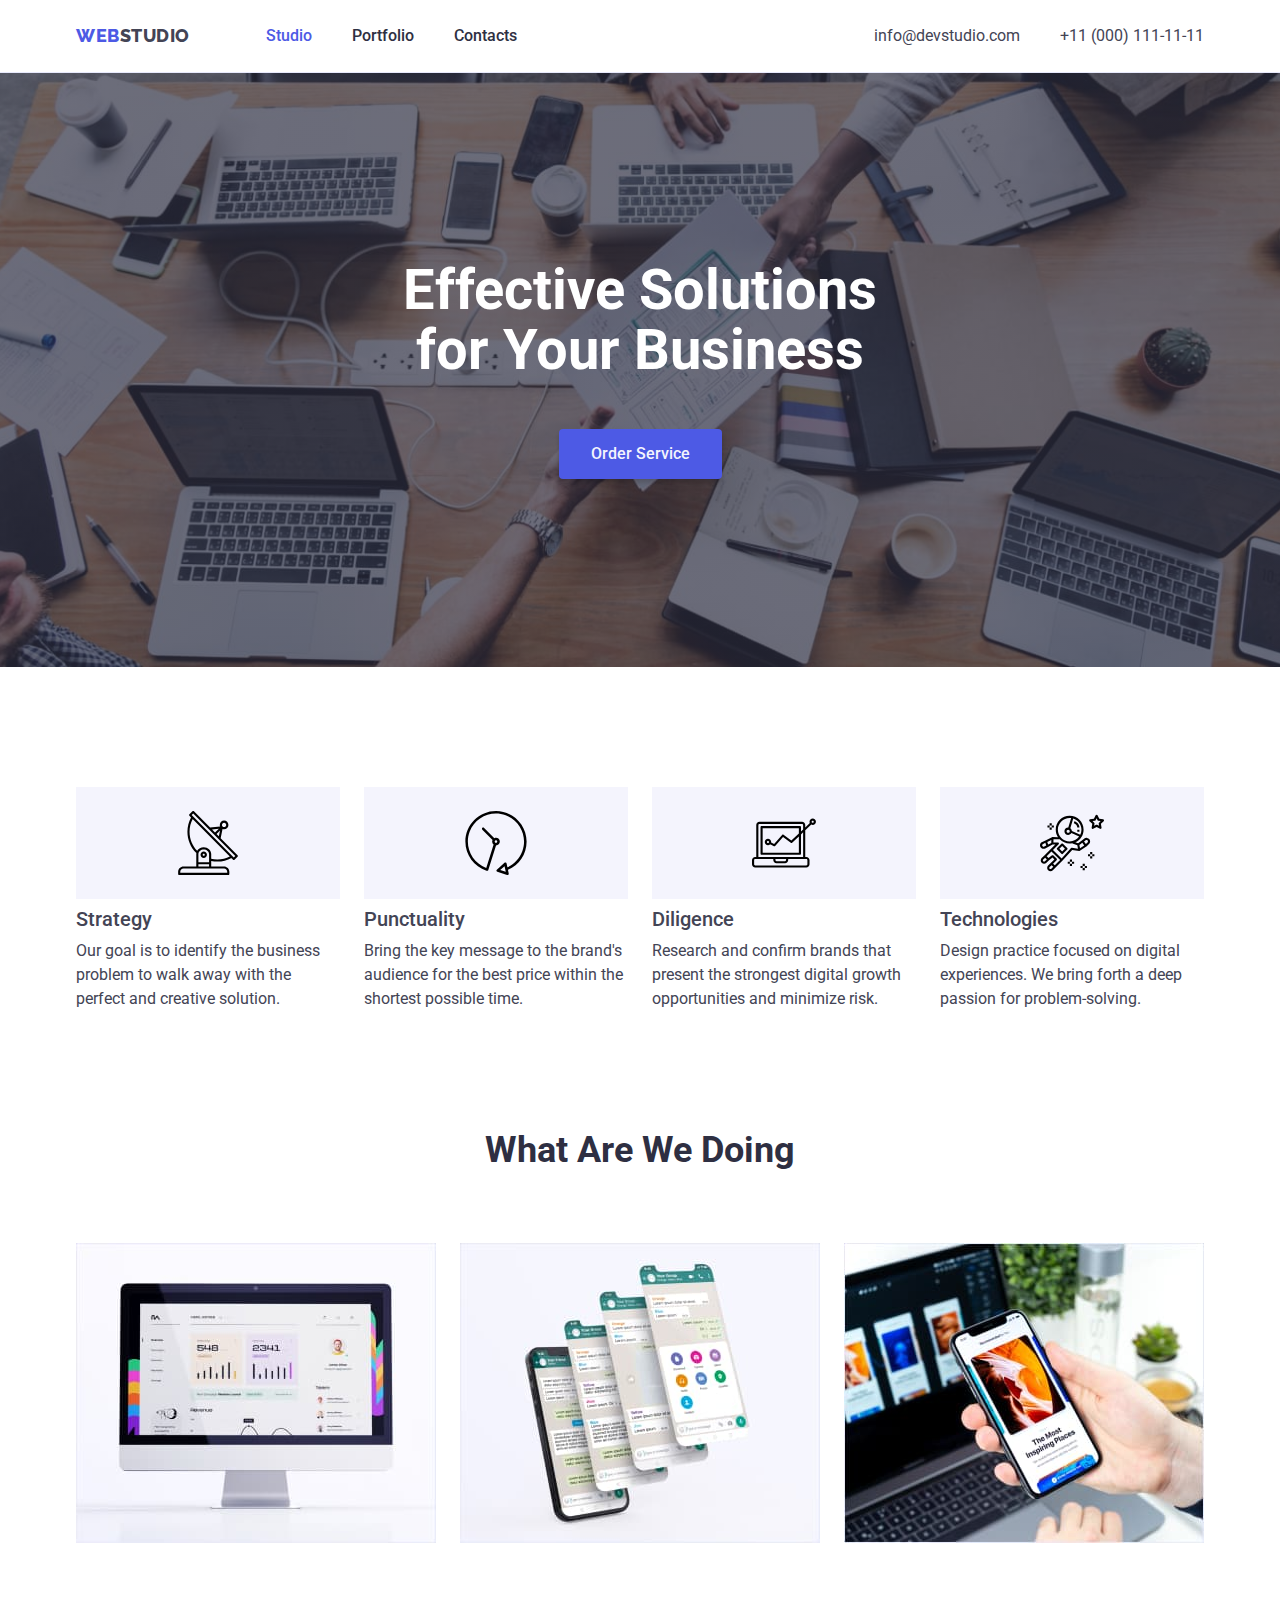
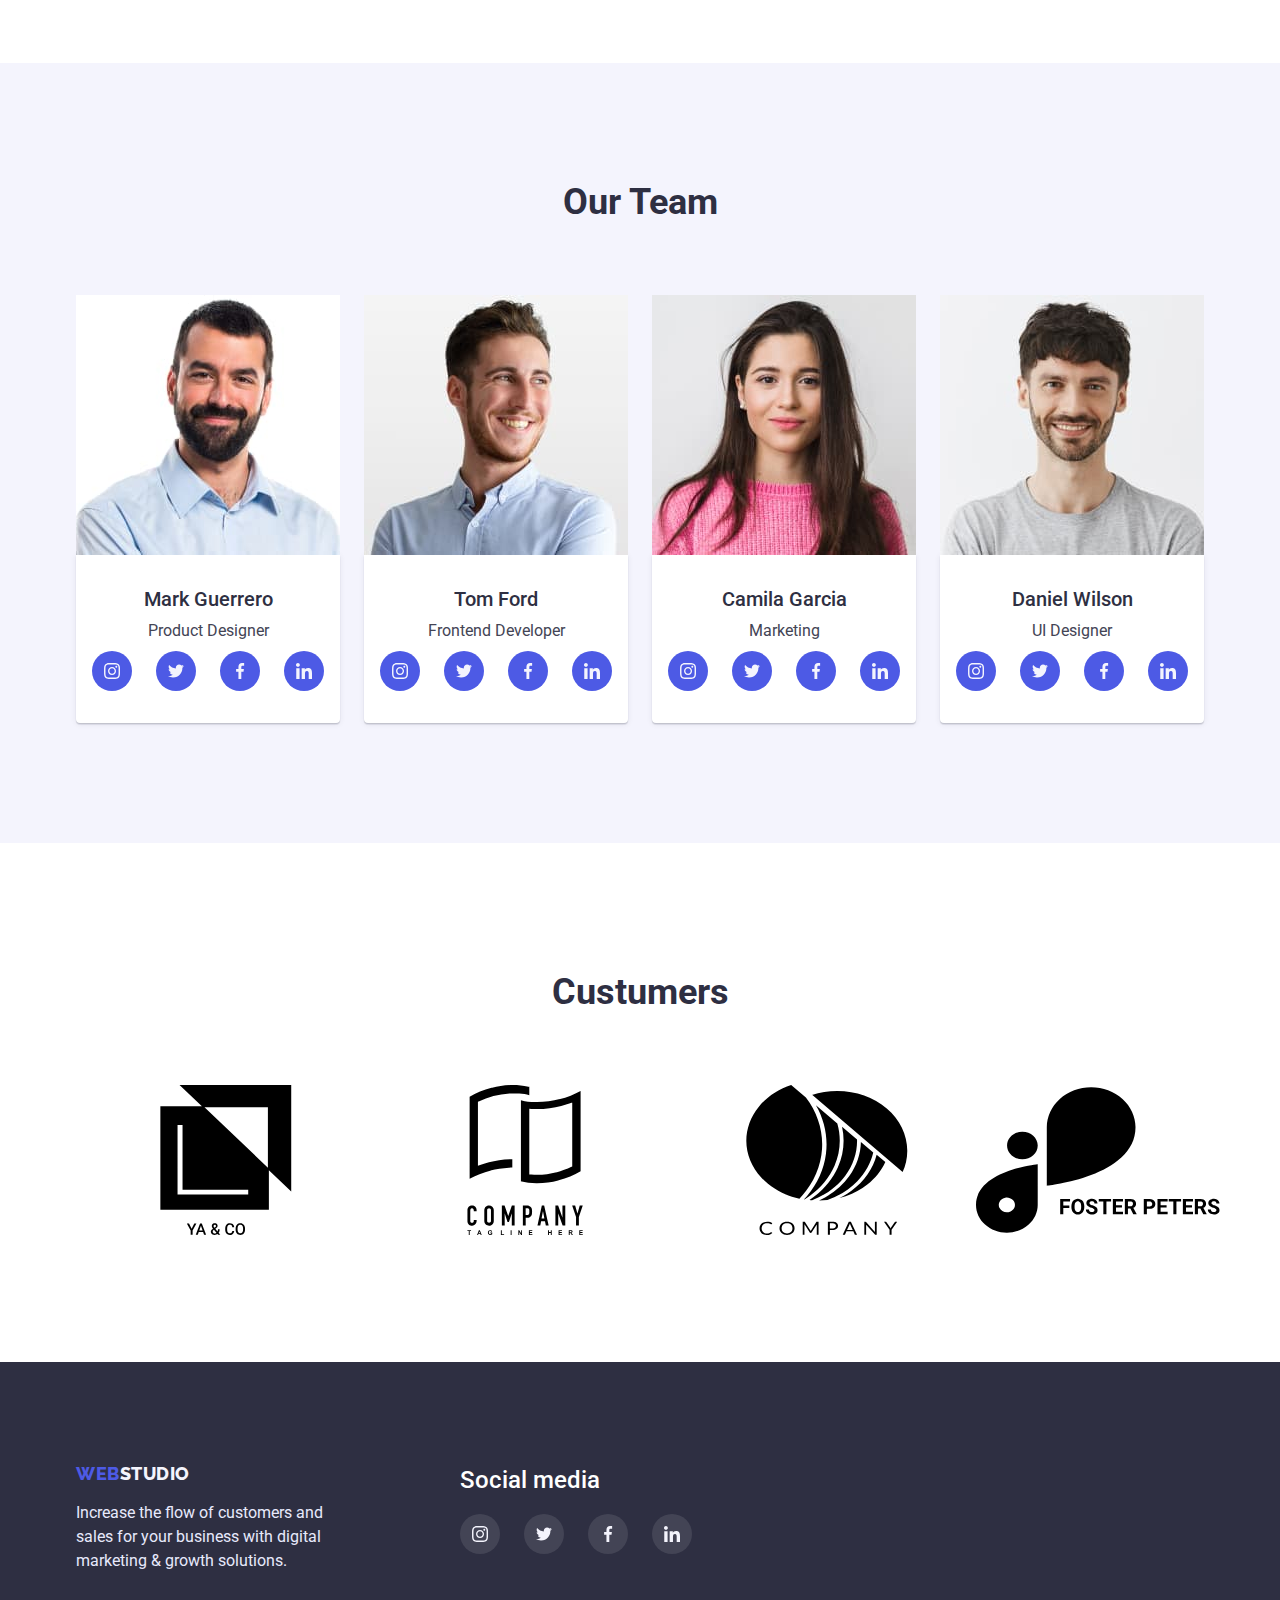
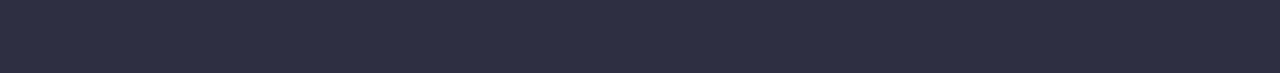
==== index.html @ f25de775 "Initial commit" ====
<!DOCTYPE html>
<html lang="en">
  <head>
    <meta charset="UTF-8" />
    <meta http-equiv="X-UA-Compatible" content="IE=edge" />
    <meta name="viewport" content="width=device-width, initial-scale=1.0" />
    <title>Document</title>
    <link
      href="https://fonts.googleapis.com/css2?family=Raleway:wght@800&family=Roboto:wght@400;500;700;900&display=swap"
      rel="stylesheet"
    />
    <link
      rel="stylesheet"
      href="https://cdnjs.cloudflare.com/ajax/libs/modern-normalize/1.1.0/modern-normalize.min.css"
    />
    <link rel="stylesheet" href="./css/style.css" />
  </head>
  <body>
    <!-- HEADER -->
    <header class="header">
      <div class="container header-container">
        <a href="./index.html" class="logo"
          ><span class="logo-web">Web</span>Studio</a
        >
        <!-- NAVIGATION -->
        <nav class="main-nav">
          <ul class="nav-list">
            <li class="nav-item">
              <a href="./index.html" class="nav-link current">Studio</a>
            </li>

            <li class="nav-item">
              <a href="./potfolio.html" class="nav-link">Portfolio</a>
            </li>

            <li class="nav-item">
              <a href="" class="nav-link">Contacts</a>
            </li>
          </ul>
        </nav>

        <ul class="conection-list">
          <li class="conection-item">
            <a href="mailto:info@devstudio.com" class="conection-link"
              >info@devstudio.com</a
            >
          </li>
          <li class="conection-item">
            <a href="tel:+110001111111" class="conection-link"
              >+11 (000) 111-11-11</a
            >
          </li>
        </ul>
      </div>
    </header>

    <!-- MAIN -->
    <main class="main">
      <!-- SECTION HERO -->
      <section class="section-hero">
        <div class="container container-hero">
          <h1 class="hero-title">Effective Solutions for Your Business</h1>
          <button type="button" class="button button-hero">
            Order Service
          </button>
        </div>
      </section>
      <!-- SECTION FEATERE -->
      <section class="section section-featere">
        <div class="container container-featere">
          <h2 class="visual-hidden">Featere</h2>
          <ul class="featere-list">
            <li class="featere-item">
              <div class="feature-svg">
                <svg class="svg-feature telescope">
                  <use href="./img/symbol-defs1.svg#icon-feature1"></use>
                </svg>
              </div>
              <h3 class="featere-title">Strategy</h3>
              <p class="featere-text">
                Our goal is to identify the business problem to walk away with
                the perfect and creative solution.
              </p>
            </li>

            <li class="featere-item">
              <div class="feature-svg">
                <svg class="svg-feature">
                  <use href="./img/symbol-defs1.svg#icon-feature2"></use>
                </svg>
              </div>
              <h3 class="featere-title">Punctuality</h3>
              <p class="featere-text">
                Bring the key message to the brand's audience for the best price
                within the shortest possible time.
              </p>
            </li>

            <li class="featere-item">
              <div class="feature-svg">
                <svg class="svg-feature">
                  <use href="./img/symbol-defs1.svg#icon-feature3"></use>
                </svg>
              </div>
              <h3 class="featere-title">Diligence</h3>
              <p class="featere-text">
                Research and confirm brands that present the strongest digital
                growth opportunities and minimize risk.
              </p>
            </li>

            <li class="featere-item">
              <div class="feature-svg">
                <svg class="svg-feature">
                  <use href="./img/symbol-defs1.svg#icon-feature4"></use>
                </svg>
              </div>
              <h3 class="featere-title">Technologies</h3>
              <p class="featere-text">
                Design practice focused on digital experiences. We bring forth a
                deep passion for problem-solving.
              </p>
            </li>
          </ul>
        </div>
      </section>

      <!-- SECTION WORKS -->
      <section class="section section-works">
        <div class="container container-works">
          <h2 class="works-title">What are we doing</h2>
          <ul class="works-list">
            <li class="works-item">
              <img
                class="works-img"
                src="./img/works/pic1.jpg"
                alt=""
                width="360"
              />
            </li>

            <li class="works-item">
              <img
                class="works-img"
                src="./img/works/pic2.jpg"
                alt=""
                width="360"
              />
            </li>

            <li class="works-item">
              <img
                class="works-img"
                src="./img/works/pic3.jpg"
                alt=""
                width="360"
              />
            </li>
          </ul>
        </div>
      </section>

      <!-- SECTION TEAM -->
      <section class="section section-team">
        <div class="container container-team">
          <h2 class="team-title">Our Team</h2>
          <ul class="team-list">
            <li class="team-item">
              <img
                class="team-img"
                src="./img/team/mark.jpg"
                alt="Mark Guerrero"
                width="264"
              />
              <div class="cont-team">
                <h3 class="card-title">Mark Guerrero</h3>
                <p class="team-text">Product Designer</p>

                <ul class="social-list">
                  <li class="social-item">
                    <a class="social-link" href=""
                      ><svg class="icon">
                        <use href="./img/symbol-defs1.svg#icon-instagram"></use>
                      </svg>
                    </a>
                  </li>
                  <li class="social-item item-twitter">
                    <a class="social-link link-twitter" href=""
                      ><svg class="icon icon-twitter">
                        <use href="./img/symbol-defs1.svg#icon-twitter"></use>
                      </svg>
                    </a>
                  </li>
                  <li class="social-item item-facebook">
                    <a class="social-link link-facebook" href=""
                      ><svg class="icon icon-facebook">
                        <use href="./img/symbol-defs1.svg#icon-facebook"></use>
                      </svg>
                    </a>
                  </li>
                  <li class="social-item item-linkedin">
                    <a class="social-link link-linkedin" href=""
                      ><svg class="icon icon-linkedin">
                        <use href="./img/symbol-defs1.svg#icon-linkedin"></use>
                      </svg>
                    </a>
                  </li>
                </ul>
              </div>
            </li>

            <li class="team-item">
              <img
                class="team-img"
                src="./img/team/tom.jpg"
                alt="Tom Ford"
                width="264"
              />
              <div class="cont-team">
                <h3 class="card-title">Tom Ford</h3>
                <p class="team-text">Frontend Developer</p>
                <!-- SOCIAL LIST -->
                <ul class="social-list">
                  <li class="social-item">
                    <a class="social-link" href=""
                      ><svg class="icon">
                        <use href="./img/symbol-defs1.svg#icon-instagram"></use>
                      </svg>
                    </a>
                  </li>
                  <li class="social-item item-twitter">
                    <a class="social-link link-twitter" href=""
                      ><svg class="icon icon-twitter">
                        <use href="./img/symbol-defs1.svg#icon-twitter"></use>
                      </svg>
                    </a>
                  </li>
                  <li class="social-item item-facebook">
                    <a class="social-link link-facebook" href=""
                      ><svg class="icon icon-facebook">
                        <use href="./img/symbol-defs1.svg#icon-facebook"></use>
                      </svg>
                    </a>
                  </li>
                  <li class="social-item item-linkedin">
                    <a class="social-link link-linkedin" href=""
                      ><svg class="icon icon-linkedin">
                        <use href="./img/symbol-defs1.svg#icon-linkedin"></use>
                      </svg>
                    </a>
                  </li>
                </ul>
              </div>
            </li>

            <li class="team-item">
              <img
                class="team-img"
                src="./img/team/camila.jpg"
                alt="Camila Garcia"
                width="264"
              />
              <div class="cont-team">
                <h3 class="card-title">Camila Garcia</h3>
                <p class="team-text">Marketing</p>
                <!-- SOCIAL LIST -->
                <ul class="social-list">
                  <li class="social-item">
                    <a class="social-link" href=""
                      ><svg class="icon">
                        <use href="./img/symbol-defs1.svg#icon-instagram"></use>
                      </svg>
                    </a>
                  </li>
                  <li class="social-item item-twitter">
                    <a class="social-link link-twitter" href=""
                      ><svg class="icon icon-twitter">
                        <use href="./img/symbol-defs1.svg#icon-twitter"></use>
                      </svg>
                    </a>
                  </li>
                  <li class="social-item item-facebook">
                    <a class="social-link link-facebook" href=""
                      ><svg class="icon icon-facebook">
                        <use href="./img/symbol-defs1.svg#icon-facebook"></use>
                      </svg>
                    </a>
                  </li>
                  <li class="social-item item-linkedin">
                    <a class="social-link link-linkedin" href=""
                      ><svg class="icon icon-linkedin">
                        <use href="./img/symbol-defs1.svg#icon-linkedin"></use>
                      </svg>
                    </a>
                  </li>
                </ul>
              </div>
            </li>

            <li class="team-item">
              <img
                class="team-img"
                src="./img/team/daniel.jpg"
                alt="Daniel Wilson"
                width="264"
              />
              <div class="cont-team">
                <h3 class="card-title">Daniel Wilson</h3>
                <p class="team-text">UI Designer</p>
                <!-- SOCIAL LIST -->
                <ul class="social-list">
                  <li class="social-item">
                    <a class="social-link" href=""
                      ><svg class="icon">
                        <use href="./img/symbol-defs1.svg#icon-instagram"></use>
                      </svg>
                    </a>
                  </li>
                  <li class="social-item item-twitter">
                    <a class="social-link link-twitter" href=""
                      ><svg class="icon icon-twitter">
                        <use href="./img/symbol-defs1.svg#icon-twitter"></use>
                      </svg>
                    </a>
                  </li>
                  <li class="social-item item-facebook">
                    <a class="social-link link-facebook" href=""
                      ><svg class="icon icon-facebook">
                        <use href="./img/symbol-defs1.svg#icon-facebook"></use>
                      </svg>
                    </a>
                  </li>
                  <li class="social-item item-linkedin">
                    <a class="social-link link-linkedin" href=""
                      ><svg class="icon icon-linkedin">
                        <use href="./img/symbol-defs1.svg#icon-linkedin"></use>
                      </svg>
                    </a>
                  </li>
                </ul>
              </div>
            </li>
          </ul>
        </div>
      </section>

      <!-- Custumers -->
      <section class="section section-customers">
        <div class="container customers-container">
          <h2 class="customers-title">Custumers</h2>
          <ul class="customers-list">
            <li class="customers-item">
              <a class="customers-link" href=""
                ><svg class="customers-svg">
                  <use href="./img/symbol-defs1.svg#icon-customers1"></use></svg
              ></a>
            </li>

            <li class="customers-item">
              <a class="customers-link" href=""
                ><svg class="customers-svg">
                  <use href="./img/symbol-defs1.svg#icon-customers2"></use></svg
              ></a>
            </li>

            <li class="customers-item">
              <a class="customers-link" href=""
                ><svg class="customers-svg">
                  <use href="./img/symbol-defs1.svg#icon-customers3"></use></svg
              ></a>
            </li>

            <li class="customers-item">
              <a class="customers-link" href=""
                ><svg class="customers-svg">
                  <use href="./img/symbol-defs1.svg#icon-customers4"></use></svg
              ></a>
            </li>

            <li class="customers-item">
              <a class="customers-link" href=""
                ><svg class="customers-svg">
                  <use href="./img/symbol-defs1.svg#icon-customers5"></use></svg
              ></a>
            </li>

            <li class="customers-item">
              <a class="customers-link" href=""
                ><svg class="customers-svg">
                  <use href="./img/symbol-defs1.svg#icon-customers6"></use></svg
              ></a>
            </li>
          </ul>
        </div>
      </section>
    </main>

    <!-- FOOTER -->
    <footer class="footer">
      <div class="container container-footer">
        <div class="footer-first">
          <a class="logo logo-footer" href="./index.html" class="logo"
            ><span class="logo-web">Web</span>Studio</a
          >
          <p class="footer-text">
            Increase the flow of customers and sales for your business with
            digital marketing & growth solutions.
          </p>
        </div>

        <div class="footer-second">
          <h2 class="heading-social">Social media</h2>
          <ul class="social-list footer-list">
            <li class="social-item footer-item">
              <a class="social-link link-footer" href="">
                <svg class="icon icon-footer">
                  <use href="./img/symbol-defs1.svg#icon-instagram"></use>
                </svg>
              </a>
            </li>
            <li class="social-item footer-item">
              <a class="social-link link-footer" href="">
                <svg class="icon icon-footer">
                  <use href="./img/symbol-defs1.svg#icon-twitter"></use>
                </svg>
              </a>
            </li>
            <li class="social-item footer-item">
              <a class="social-link link-footer" href="">
                <svg class="icon icon-footer">
                  <use href="./img/symbol-defs1.svg#icon-facebook"></use>
                </svg>
              </a>
            </li>
            <li class="social-item footer-item">
              <a class="social-link link-footer" href="">
                <svg class="icon icon-footer">
                  <use href="./img/symbol-defs1.svg#icon-linkedin"></use>
                </svg>
              </a>
            </li>
          </ul>
        </div>
      </div>
    </footer>
  </body>
</html>
---- css/style.css ----
:root {
  /* COLOR */
  --main-background-color: #ffffff;
  --main-text-color: #434455;
  --title-color: #2e2f42;
  --bg-color-team: #f4f4fd;
  --hero-bg-color: #2e2f42;
  --text-footer: #e7e9fc;

  /* FONT */
  --main-font-famali: "Roboto", sans-serif;
  --secondary-font: "Raleway", sans-serif;
  --main-font-size: 16px;
  --main-line-height: calc(24 / 16);
  --main-letter-spacing: 2%;
  --main-font-weight: 400;

  /* BUTTON STYLE */
  --button-letter-spacing: 4%;
  --button-weight: 500;
  --button-background-color: #4d5ae5;
  --button-background-color-hover: #404bbf;
  --social-link-hover: #31d0aa;
}

body {
  background-color: var(--main-background-color);
  color: var(--main-text-color);
  font-family: var(--main-font-famali);
  font-size: var(--main-font-size);
  line-height: var(--main-line-height);
  list-style: 2%;
}
a {
  color: inherit;
}
h1,
h2,
h3,
h4,
h5,
h6,
p,
ul {
  margin: 0;
  padding: 0;
  list-style: none;
}
img {
  display: block;
  min-width: 100%;
  height: auto;
}

.section {
  padding-top: 120px;
  padding-bottom: 120px;
}

/*  ---CONTAINER--- */
.container {
  width: 1158px;
  margin-left: auto;
  margin-right: auto;
  padding-left: 15px;
  padding-right: 15px;
}

/* -------- HEADER ------------*/
.header {
  border-bottom: 1px solid var(--text-footer);
}
.header-container {
  display: flex;
  margin-bottom: 0;
}
.logo {
  text-decoration: none;
  font-family: var(--secondary-font);
  font-weight: 800;
  font-size: 18px;
  line-height: 1.3;

  padding-top: 24px;
  padding-bottom: 24px;

  align-items: center;
  letter-spacing: 0.03em;
  text-transform: uppercase;
  display: block;
}

.logo:hover,
.logo:focus {
  color: var(--button-background-color);
}
.logo:active {
  color: var(--button-background-color);
}

.logo-web {
  color: var(--button-background-color);
}
.main-nav {
}
.nav-list {
  display: flex;
  margin-left: 76px;
}
.nav-item {
  font-weight: 500;

  padding-top: 24px;
  padding-bottom: 24px;

  color: var(--hero-bg-color);

  letter-spacing: var(--button-letter-spacing);
}

.nav-item + .nav-item {
  margin-left: 40px;
}
/* .nav-item:not(:last-child) {
  margin-right: 40px;
} */
.nav-link {
  text-decoration: none;
}
.nav-link:hover,
.nav-link:focus {
  color: var(--button-background-color-hover);
}
.nav-link:active {
  color: var(--button-background-color-hover);
}
.current {
  color: var(--button-background-color);
}
.conection-list {
  display: flex;
  margin-left: auto;
}
.conection-item {
  padding-top: 24px;
  padding-bottom: 24px;
}
.conection-item + .conection-item {
  margin-left: 40px;
}
.conection-link {
  text-decoration: none;
}
.conection-link:hover,
.conection-link:focus {
  color: var(--button-background-color-hover);
}

/* -------HERO------- */

.section-hero {
  /* height: 600px;
  max-width: 1440px; */
  margin-left: auto;
  margin-right: auto;

  background-image: linear-gradient(
      to right,
      rgba(46, 47, 66, 0.7),
      rgba(46, 47, 66, 0.7)
    ),
    url(../img/people-office.jpg);
  background-color: var(--title-color);
  background-repeat: no-repeat;
  background-position: center;
  background-size: cover;
}

.container-hero {
  padding-top: 188px;
  padding-bottom: 188px;
}
.hero-title {
  width: 494px;
  font-weight: 700;
  font-size: 56px;
  line-height: 1.07;

  margin: 0 auto;
  margin-bottom: 48px;
  text-align: center;
  justify-content: center;
  align-items: center;

  color: var(--main-background-color);
}
.button {
  color: var(--bg-color-team);

  display: block;
  padding-top: 16px;
  padding-bottom: 16px;
  padding-left: 32px;
  padding-right: 32px;
  text-align: center;
  justify-content: center;
  align-items: center;

  font-weight: var(--button-weight);
  letter-spacing: var(--button-letter-spacing);
  cursor: pointer;
  border: transparent;
}
.button-hero {
  margin: 0 auto;
  text-align: center;

  background-color: var(--button-background-color);

  box-shadow: 0px 4px 4px rgba(0, 0, 0, 0.15);
  border-radius: 4px;
  font-weight: 500;

  letter-spacing: var(--button-letter-spacing);
}
.button:hover,
.button:focus {
  background-color: var(--button-background-color-hover);
  color: var(--bg-color-team);
}

/* -----FEATERE----- */

.container-featere {
}
.visual-hidden {
  position: absolute;
  width: 1px;
  height: 1px;
  margin: -1px;
  border: 0;
  padding: 0;
  white-space: nowrap;
  clip-path: inset(100%);
  clip: rect(0 0 0 0);
  overflow: hidden;
}
.featere-list {
  display: flex;
  margin-left: -24px;
}
.featere-item {
}
.featere-list > .featere-item {
  flex-basis: calc(100% / 4 - 24px);
  margin-left: 24px;
}

.feature-svg {
  background-color: var(--bg-color-team);
  padding: 24px 0;
}

.svg-feature {
  height: 64px;
  width: 59.71px;
  display: block;
  margin: 0 auto;
  justify-content: center;
  align-items: center;
  width: 64px;
  height: 64px;
}

.featere-title {
  margin-bottom: 8px;

  font-weight: 500;
  font-size: 20px;
  line-height: 1.2;
  padding-top: 8px;

  letter-spacing: var(--main-letter-spacing);

  color: var(--hero-bg-color) #2e2f42;
}
.featere-text {
  color: var(--main-text-color);
}

/* -----WORKS---- */

.section-works {
  padding-top: 0;
}

.container-works {
}
.works-title {
  text-align: center;
  margin-bottom: 72px;

  font-weight: 700;
  font-size: 36px;
  line-height: 1.11;

  text-transform: capitalize;

  color: var(--title-color);
}
.works-list {
  display: flex;
  margin-left: -24px;
}
.works-item {
}
.works-list > .works-item {
  flex-basis: calc(100% / 3 -24px);
  margin-left: 24px;
}
.works-img {
}

/* -----TEAM---- */

.section-team {
  background-color: var(--bg-color-team);
}
.container {
}
.container-team {
  /* padding-bottom: 120px; */
  margin-bottom: 0;
}
.team-title {
  font-weight: 700;
  font-size: 36px;
  line-height: 1.11;

  text-align: center;
  text-transform: capitalize;

  margin-bottom: 72px;

  color: var(--title-color);
}
.team-list {
  display: flex;
  margin-left: -24px;
}
.team-item {
}
.team-list > .team-item {
  flex-basis: calc(100% / 4 - 24px);
  margin-left: 24px;
}
.team-img {
}
.cont-team {
  margin: 0 auto;
  margin-top: 0;
  padding-top: 32px;
  padding-bottom: 32px;
  padding-left: 16px;
  padding-right: 16px;
  background-color: var(--main-background-color);
  box-shadow: 0px 1px 6px rgba(46, 47, 66, 0.08),
    0px 1px 1px rgba(46, 47, 66, 0.16), 0px 2px 1px rgba(46, 47, 66, 0.08);
  border-radius: 0px 0px 4px 4px;
}
.card-title {
  font-weight: 500;
  font-size: 20px;
  line-height: 1.2;

  margin-bottom: 8px;

  text-align: center;

  color: var(--title-color);
}
.team-text {
  text-align: center;
  margin-bottom: 8px;
}

/* SOCIAL-LINK LIST */
.social-list {
  display: flex;

  justify-content: center;
  gap: 24px;
}

.social-link {
  background: var(--button-background-color);
  display: block;
  border: none;
  height: 40px;
  border-radius: 50%;
  transition: background-color 1000ms cubic-bezier(0.4, 0, 0.2, 1);
}
.social-link:hover,
.social-link:focus {
  background-color: var(--button-background-color-hover);
}

.icon {
  fill: var(--bg-color-team);
  width: 16px;
  height: 16px;
  margin: 12px;
}

/* -----COSTUMERS------ */
.section-customers {
  padding-top: 130px;
}
.customers-title {
  font-weight: 700;
  font-size: 36px;
  line-height: 1.11;

  text-align: center;
  text-transform: capitalize;

  color: var(--hero-bg-color);
  margin-bottom: 72px;
}

.customers-list {
  display: flex;
}
.customers-item {
  border: 1px solid var() #8e8f99;
  border-radius: 4px;
}
.customers-link {
}
.customers-svg {
  justify-content: center;
  align-items: center;
}

/* -----FOOTER---- */

/* ---- FIRST PART */
.footer {
  background-color: var(--hero-bg-color);
  padding-top: 100px;
  padding-bottom: 100px;
}
.container-footer {
  display: flex;
}
.logo {
}
.logo-footer {
  color: var(--bg-color-team);
  margin-bottom: 16px;
  padding-bottom: 0;
  padding-top: 0;
  display: inline-block;
}
.footer-text {
  color: var(--text-footer);
  width: 264px;
}
/* ------SECOND PART------- */
.footer-second {
  margin-left: 120px;
}

.heading-social {
  font-weight: 500;

  margin-bottom: 16px;

  color: var(--main-background-color);
}
.social-link.link-footer {
  background-color: rgba(255, 255, 255, 0.1);
}
.link-footer:hover,
.link-footer:focus {
  background-color: var(--social-link-hover);
}
/* ----PORTFOLIO PAGE------ */
.section-portfolio {
  padding-top: 96px;
  padding-bottom: 120px;
}

.header-container {
}
.header-container.header-portfolio {
  margin-bottom: 0;
}
.portfolio-title {
  position: absolute;
  width: 1px;
  height: 1px;
  margin: -1px;
  border: 0;
  padding: 0;
  white-space: nowrap;
  clip-path: inset(100%);
  clip: rect(0 0 0 0);
  overflow: hidden;
}
/* ---BTN FILTER */
.porfolio-list {
  display: flex;
  justify-content: center;
  margin-top: 0;
  margin-bottom: 72px;
}
.portfolio-item {
  justify-content: center;
  align-items: center;
}
.portfolio-item + .portfolio-item {
  margin-left: 24px;
}

.filter-btn.button {
  padding: 12px 24px;

  border: 1px solid var(--text-footer);
  border-radius: 4px;
  color: var(--button-background-color);
  background: var(--bg-color-team);

  font-weight: var(--button-weight);
  font-size: 16px;

  align-items: center;
  text-align: center;
  letter-spacing: var(--button-letter-spacing);
  transition: background-color 1000ms cubic-bezier(0.4, 0, 0.2, 1);
}

.filter-btn.button:hover,
.filter-btn.button:focus {
  background-color: var(--button-background-color-hover);
  color: var(--main-background-color);
}

/* ---PORTFOLIO CARDS--- */
.list-cards {
  display: flex;
  flex-wrap: wrap;
  margin: 0;
  margin-top: -48px;
  margin-left: -24px;
}
.card-item {
}
.list-cards > .card-item {
  flex-basis: calc(100% / 3 - 24px);
  margin-left: 24px;
  margin-top: 48px;
}
.card-img {
}
.card-cont {
  border-bottom: 1px solid var(--text-footer);
  border-left: 1px solid var(--text-footer);
  border-right: 1px solid var(--text-footer);
  padding-bottom: 32px;
  padding-top: 32px;
  padding-left: 16px;
}
.card-heading {
  font-size: 20px;
  font-weight: 500;
  line-height: 1.2;

  margin-bottom: 8px;

  color: var(--hero-bg-color);
}
.card-text {
}
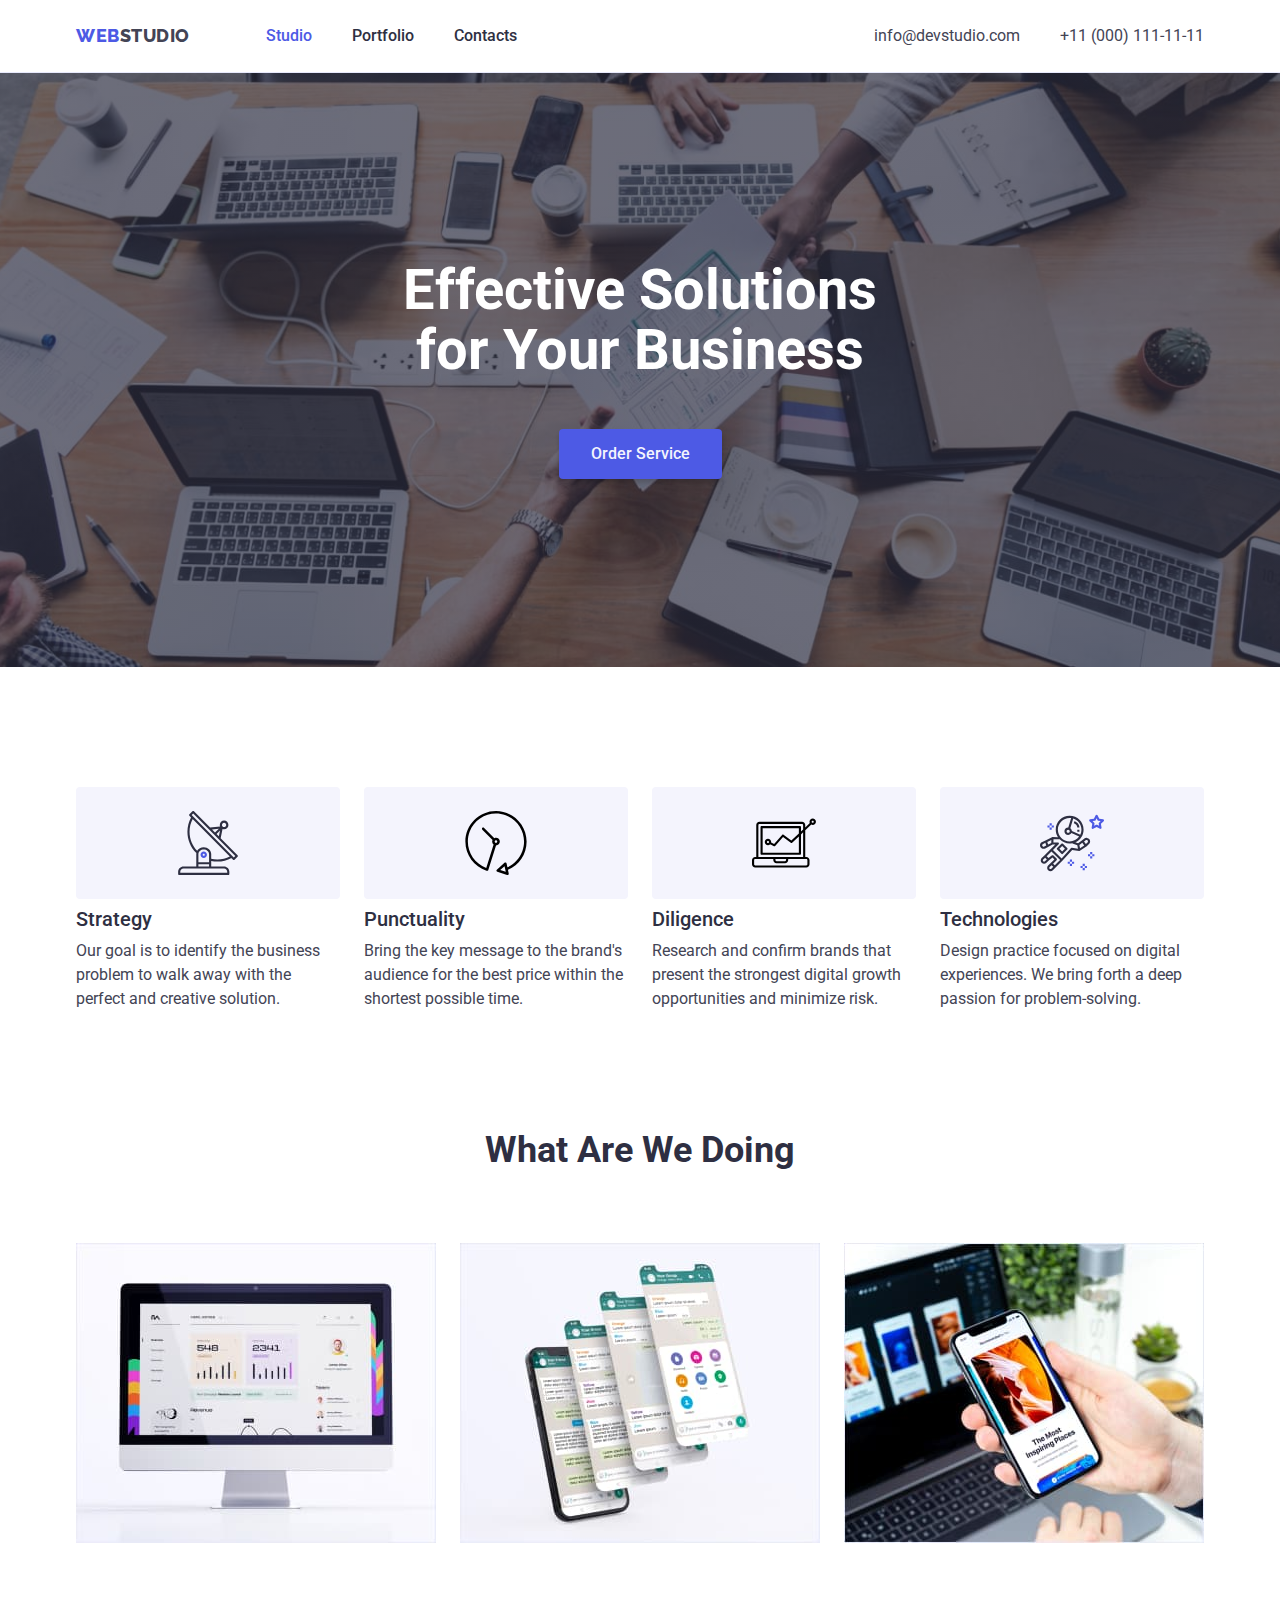
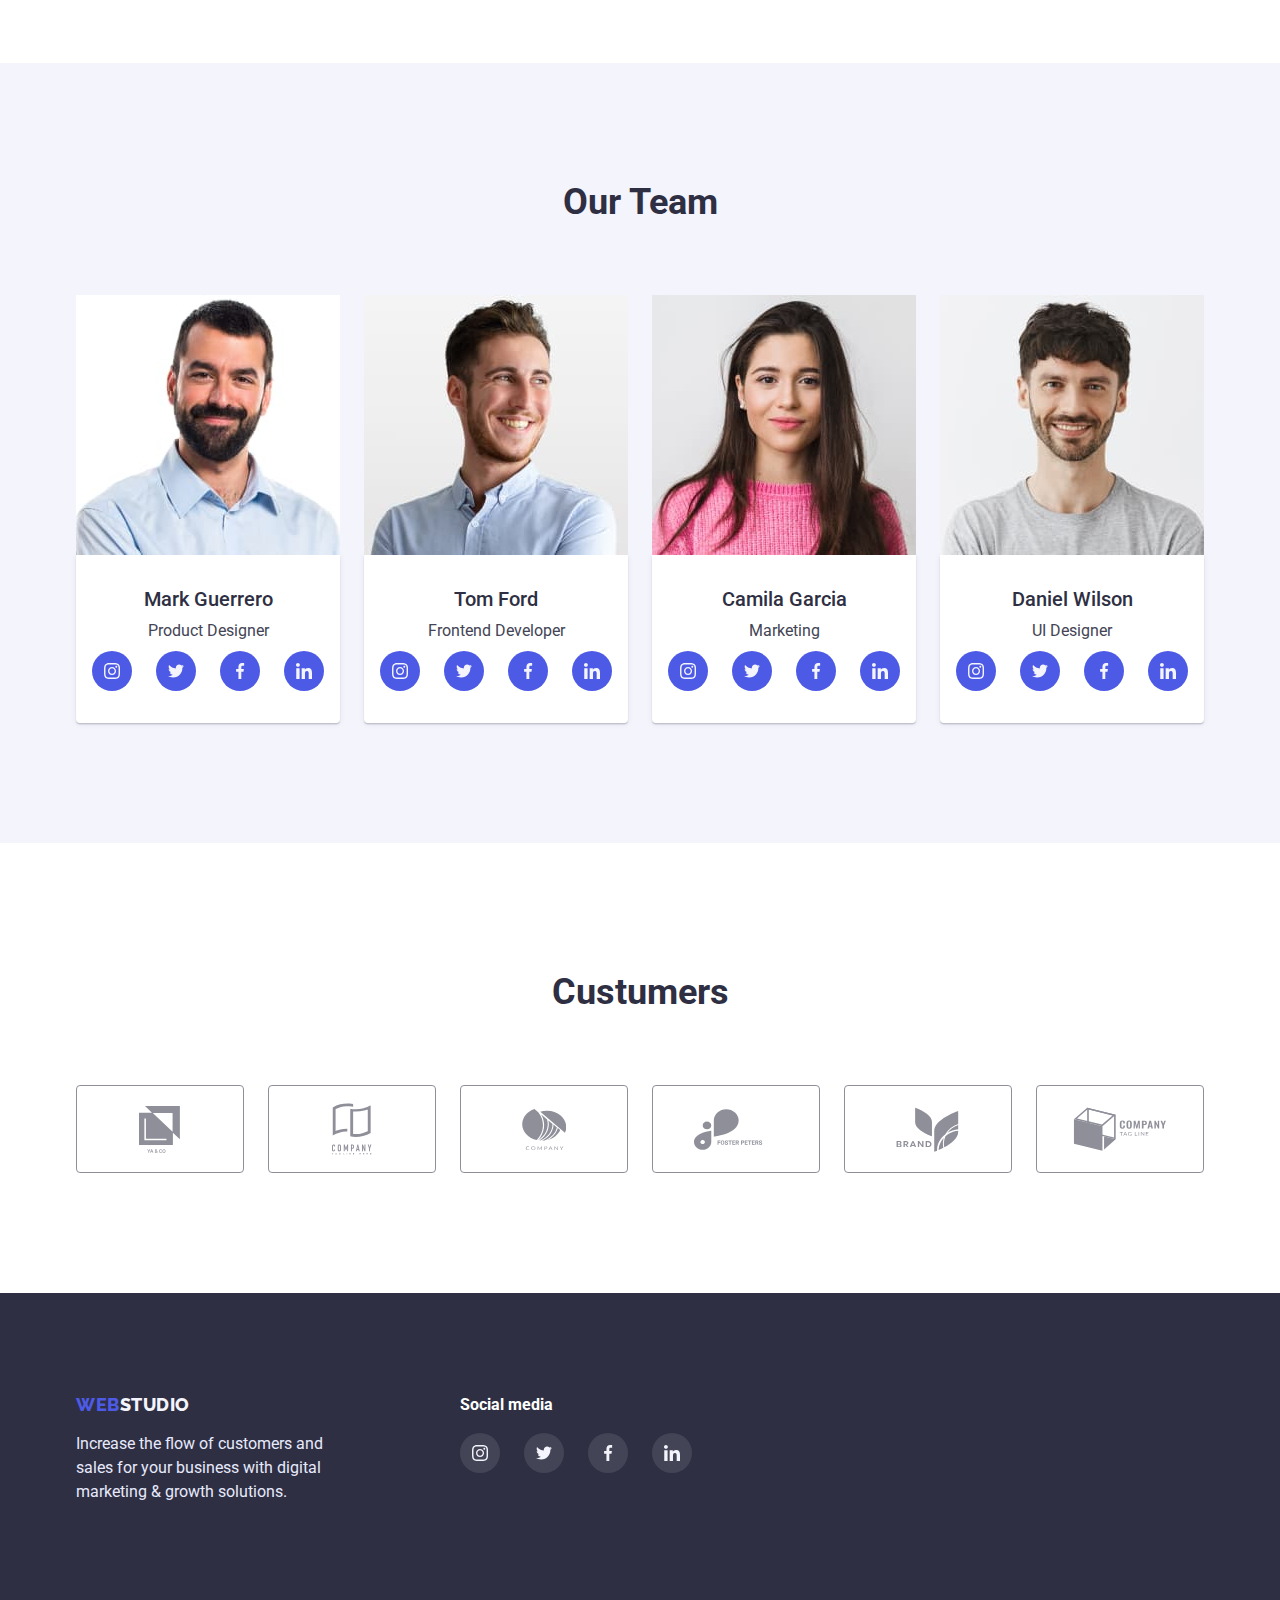
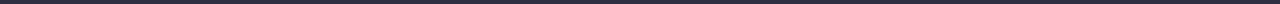
==== commit d87feff4: "fix svg" ====
--- a/index.html
+++ b/index.html
@@ -72,7 +72,7 @@
           <ul class="featere-list">
             <li class="featere-item">
               <div class="feature-svg">
-                <svg class="svg-feature telescope">
+                <svg class="svg-feature telescope" width="64" height="64">
                   <use href="./img/symbol-defs1.svg#icon-feature1"></use>
                 </svg>
               </div>
@@ -85,7 +85,7 @@
 
             <li class="featere-item">
               <div class="feature-svg">
-                <svg class="svg-feature">
+                <svg class="svg-feature" width="64" height="64">
                   <use href="./img/symbol-defs1.svg#icon-feature2"></use>
                 </svg>
               </div>
@@ -98,7 +98,7 @@
 
             <li class="featere-item">
               <div class="feature-svg">
-                <svg class="svg-feature">
+                <svg class="svg-feature" width="64" height="64">
                   <use href="./img/symbol-defs1.svg#icon-feature3"></use>
                 </svg>
               </div>
@@ -111,7 +111,7 @@
 
             <li class="featere-item">
               <div class="feature-svg">
-                <svg class="svg-feature">
+                <svg class="svg-feature" width="64" height="64">
                   <use href="./img/symbol-defs1.svg#icon-feature4"></use>
                 </svg>
               </div>
@@ -351,42 +351,42 @@
           <ul class="customers-list">
             <li class="customers-item">
               <a class="customers-link" href=""
-                ><svg class="customers-svg">
+                ><svg class="customers-svg" width="41" height="46.97">
                   <use href="./img/symbol-defs1.svg#icon-customers1"></use></svg
               ></a>
             </li>
 
             <li class="customers-item">
               <a class="customers-link" href=""
-                ><svg class="customers-svg">
+                ><svg class="customers-svg" width="40" height="52">
                   <use href="./img/symbol-defs1.svg#icon-customers2"></use></svg
               ></a>
             </li>
 
             <li class="customers-item">
               <a class="customers-link" href=""
-                ><svg class="customers-svg">
+                ><svg class="customers-svg" width="44" height="41">
                   <use href="./img/symbol-defs1.svg#icon-customers3"></use></svg
               ></a>
             </li>
 
             <li class="customers-item">
               <a class="customers-link" href=""
-                ><svg class="customers-svg">
+                ><svg class="customers-svg" width="84" height="41">
                   <use href="./img/symbol-defs1.svg#icon-customers4"></use></svg
               ></a>
             </li>
 
             <li class="customers-item">
               <a class="customers-link" href=""
-                ><svg class="customers-svg">
+                ><svg class="customers-svg" width="63" height="45">
                   <use href="./img/symbol-defs1.svg#icon-customers5"></use></svg
               ></a>
             </li>
 
             <li class="customers-item">
               <a class="customers-link" href=""
-                ><svg class="customers-svg">
+                ><svg class="customers-svg" width="94" height="44">
                   <use href="./img/symbol-defs1.svg#icon-customers6"></use></svg
               ></a>
             </li>
@@ -409,7 +409,7 @@
         </div>
 
         <div class="footer-second">
-          <h2 class="heading-social">Social media</h2>
+          <p class="text-social"><b>Social media</b></p>
           <ul class="social-list footer-list">
             <li class="social-item footer-item">
               <a class="social-link link-footer" href="">
--- a/css/style.css
+++ b/css/style.css
@@ -29,7 +29,7 @@
   font-family: var(--main-font-famali);
   font-size: var(--main-font-size);
   line-height: var(--main-line-height);
-  list-style: 2%;
+  letter-spacing: var(--main-letter-spacing);
 }
 a {
   color: inherit;
@@ -159,8 +159,7 @@
 /* -------HERO------- */
 
 .section-hero {
-  /* height: 600px;
-  max-width: 1440px; */
+  max-width: 1440px;
   margin-left: auto;
   margin-right: auto;
 
@@ -258,18 +257,17 @@
 
 .feature-svg {
   background-color: var(--bg-color-team);
-  padding: 24px 0;
-}
-
-.svg-feature {
-  height: 64px;
-  width: 59.71px;
-  display: block;
-  margin: 0 auto;
+  width: 264px;
+  height: 112px;
+  border-radius: 4px;
+  display: flex;
   justify-content: center;
   align-items: center;
-  width: 64px;
-  height: 64px;
+
+  margin-bottom: 8px;
+}
+.svg-feature {
+  display: block;
 }
 
 .featere-title {
@@ -278,11 +276,10 @@
   font-weight: 500;
   font-size: 20px;
   line-height: 1.2;
-  padding-top: 8px;
 
   letter-spacing: var(--main-letter-spacing);
 
-  color: var(--hero-bg-color) #2e2f42;
+  color: var(--hero-bg-color);
 }
 .featere-text {
   color: var(--main-text-color);
@@ -398,7 +395,7 @@
   border: none;
   height: 40px;
   border-radius: 50%;
-  transition: background-color 1000ms cubic-bezier(0.4, 0, 0.2, 1);
+  transition: background-color 250ms cubic-bezier(0.4, 0, 0.2, 1);
 }
 .social-link:hover,
 .social-link:focus {
@@ -430,16 +427,38 @@
 
 .customers-list {
   display: flex;
+  margin-left: -24px;
 }
 .customers-item {
-  border: 1px solid var() #8e8f99;
+  width: 168px;
+  height: 88px;
+}
+.customers-list > .customers-item {
+  flex-basis: calc(100% / 6 - 24px);
+  margin-left: 24px;
+}
+.customers-link {
+  width: 100%;
+  height: 100%;
+  border: 1px solid #8e8f99;
   border-radius: 4px;
-}
-.customers-link {
-}
-.customers-svg {
+  display: block;
+  display: flex;
   justify-content: center;
   align-items: center;
+
+  color: #8e8f99;
+  transition: color 250ms cubic-bezier(0.4, 0, 0.2, 1),
+    border 2000ms cubic-bezier(0.4, 0, 0.2, 1);
+}
+.customers-svg {
+  fill: currentColor;
+}
+
+.customers-link:hover,
+.customers-link:focus {
+  color: var(--button-background-color-hover);
+  border: 1px solid var(--button-background-color-hover);
 }
 
 /* -----FOOTER---- */
@@ -471,12 +490,9 @@
   margin-left: 120px;
 }
 
-.heading-social {
-  font-weight: 500;
-
+.text-social {
+  color: var(--main-background-color);
   margin-bottom: 16px;
-
-  color: var(--main-background-color);
 }
 .social-link.link-footer {
   background-color: rgba(255, 255, 255, 0.1);
@@ -537,7 +553,7 @@
   align-items: center;
   text-align: center;
   letter-spacing: var(--button-letter-spacing);
-  transition: background-color 1000ms cubic-bezier(0.4, 0, 0.2, 1);
+  transition: background-color 250ms cubic-bezier(0.4, 0, 0.2, 1);
 }
 
 .filter-btn.button:hover,
@@ -560,6 +576,14 @@
   flex-basis: calc(100% / 3 - 24px);
   margin-left: 24px;
   margin-top: 48px;
+}
+.card-link {
+  display: block;
+}
+.card-link:focus,
+.card-link:hover {
+  box-shadow: 0px 1px 6px rgba(46, 47, 66, 0.08),
+    0px 1px 1px rgba(46, 47, 66, 0.16), 0px 2px 1px rgba(46, 47, 66, 0.08);
 }
 .card-img {
 }
